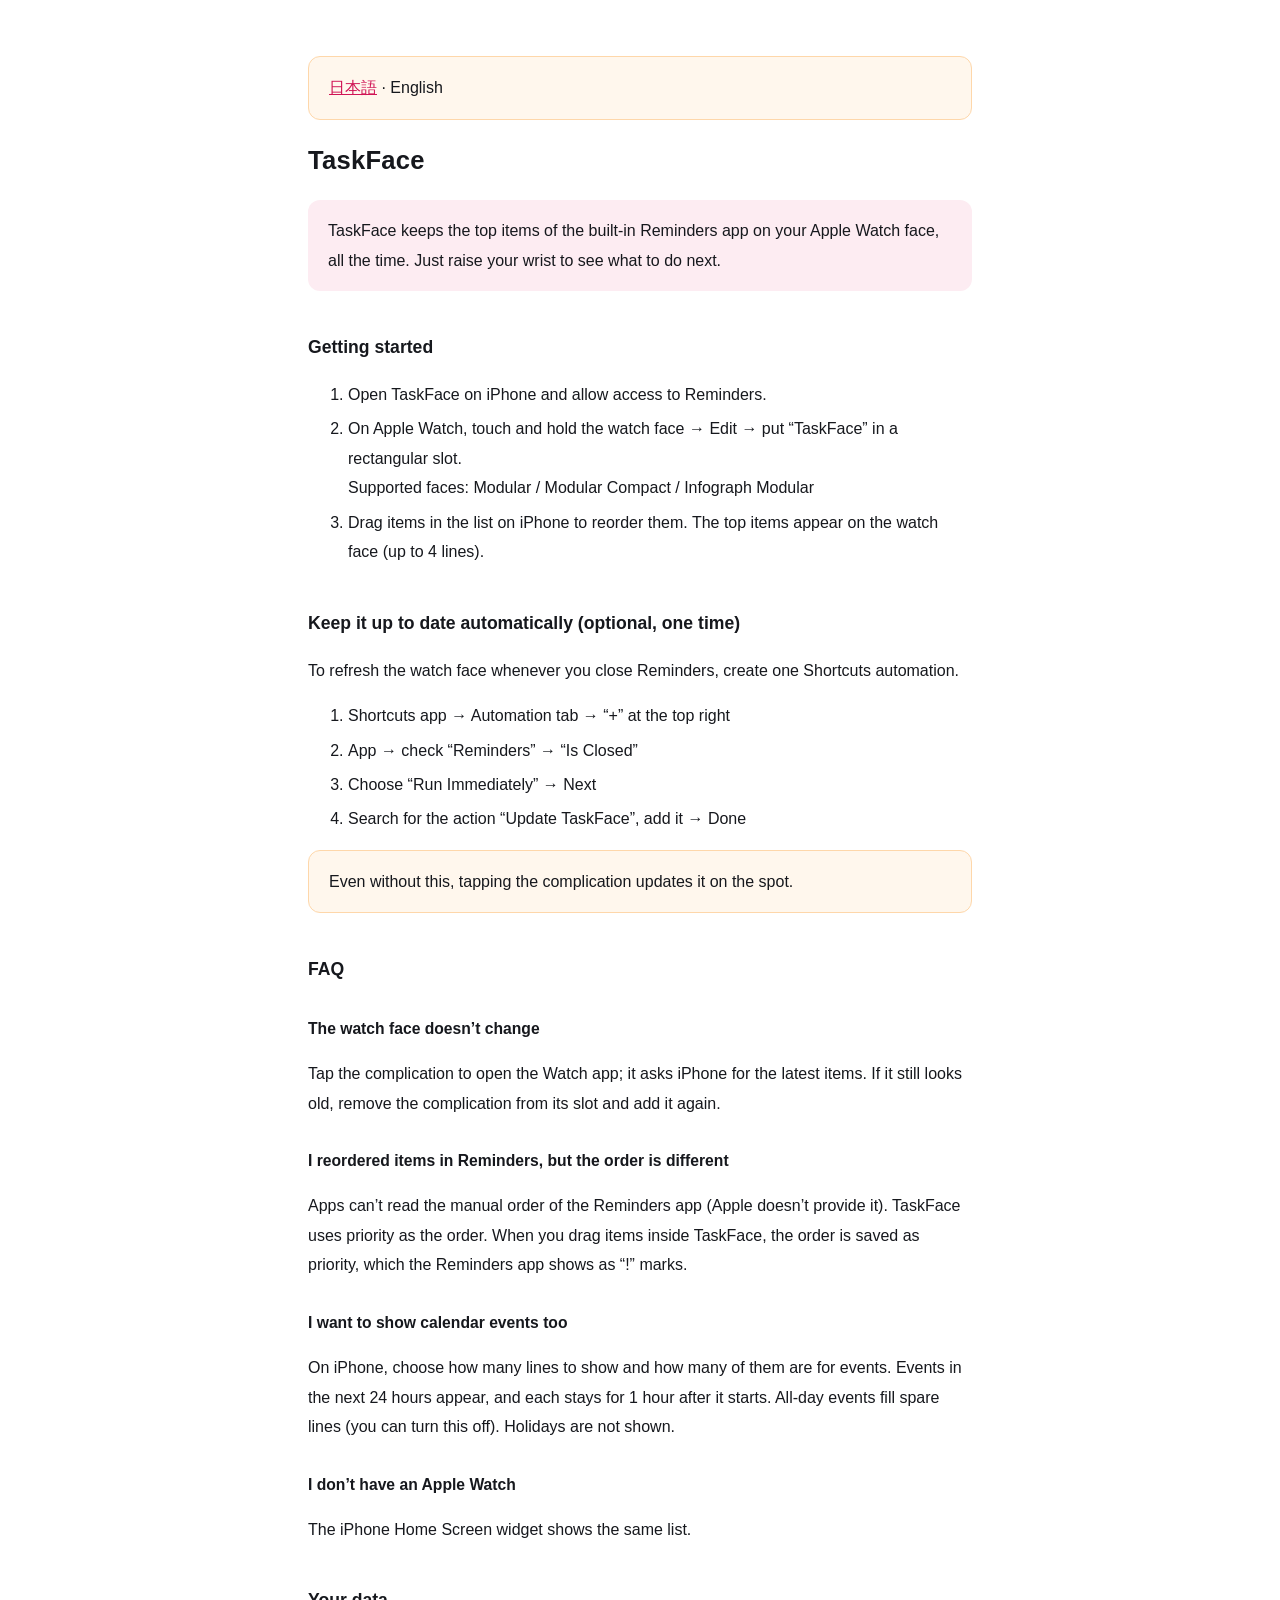
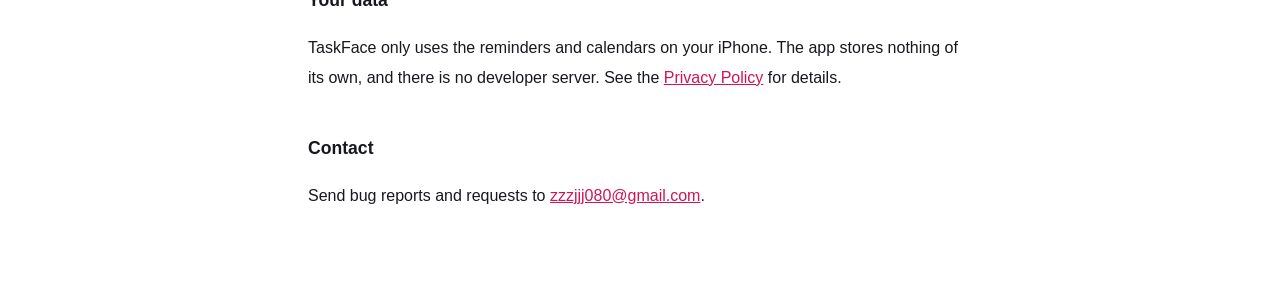
==== docs/en/index.html @ 19c27070 "16言語に対応した（アプリ・ウィジェット・Watch・文字盤・権限の文・Siri） 言語：日・英・中国語（簡体/繁体）・韓・西・仏・独・伊・葡(BR)・露・アラビア・蘭・瑞・土・インドネシア  - 訳" ====
<!doctype html>
<html lang="en">
<head>
<meta charset="utf-8">
<meta name="viewport" content="width=device-width,initial-scale=1">
<title>TaskFace — Support</title>
<link rel="stylesheet" href="../style.css">
</head>
<body>

<p class="note"><a href="../index.html">日本語</a> · English</p>

<h1>TaskFace</h1>
<p class="lead">
  TaskFace keeps the top items of the built-in Reminders app on your Apple Watch face, all the time.
  Just raise your wrist to see what to do next.
</p>

<h2>Getting started</h2>
<ol>
  <li>Open TaskFace on iPhone and allow access to Reminders.</li>
  <li>On Apple Watch, touch and hold the watch face → Edit → put “TaskFace” in a rectangular slot.<br>
      Supported faces: Modular / Modular Compact / Infograph Modular</li>
  <li>Drag items in the list on iPhone to reorder them. The top items appear on the watch face (up to 4 lines).</li>
</ol>

<h2>Keep it up to date automatically (optional, one time)</h2>
<p>To refresh the watch face whenever you close Reminders, create one Shortcuts automation.</p>
<ol>
  <li>Shortcuts app → Automation tab → “+” at the top right</li>
  <li>App → check “Reminders” → “Is Closed”</li>
  <li>Choose “Run Immediately” → Next</li>
  <li>Search for the action “Update TaskFace”, add it → Done</li>
</ol>
<p class="note">Even without this, tapping the complication updates it on the spot.</p>

<h2>FAQ</h2>
<h3>The watch face doesn’t change</h3>
<p>
  Tap the complication to open the Watch app; it asks iPhone for the latest items.
  If it still looks old, remove the complication from its slot and add it again.
</p>
<h3>I reordered items in Reminders, but the order is different</h3>
<p>
  Apps can’t read the manual order of the Reminders app (Apple doesn’t provide it).
  TaskFace uses priority as the order. When you drag items inside TaskFace,
  the order is saved as priority, which the Reminders app shows as “!” marks.
</p>
<h3>I want to show calendar events too</h3>
<p>
  On iPhone, choose how many lines to show and how many of them are for events.
  Events in the next 24 hours appear, and each stays for 1 hour after it starts.
  All-day events fill spare lines (you can turn this off). Holidays are not shown.
</p>
<h3>I don’t have an Apple Watch</h3>
<p>
  The iPhone Home Screen widget shows the same list.
</p>

<h2>Your data</h2>
<p>
  TaskFace only uses the reminders and calendars on your iPhone.
  The app stores nothing of its own, and there is no developer server.
  See the <a href="privacy.html">Privacy Policy</a> for details.
</p>

<h2>Contact</h2>
<p>Send bug reports and requests to <a href="mailto:zzzjjj080@gmail.com">zzzjjj080@gmail.com</a>.</p>

</body>
</html>
---- docs/style.css ----
:root { color-scheme: light dark; }
* { box-sizing: border-box; }
body {
  margin: 0 auto; padding: 2.5rem 1.25rem 5rem; max-width: 44rem;
  font-family: -apple-system, BlinkMacSystemFont, "Hiragino Sans", "Noto Sans JP", sans-serif;
  line-height: 1.85; color: #16181d; background: #ffffff;
  font-size: 16px;
}
@media (prefers-color-scheme: dark) { body { color: #e6e8ec; background: #101216; } }
h1 { font-size: 1.6rem; margin-bottom: .25rem; letter-spacing: .01em; }
h2 { font-size: 1.1rem; margin-top: 2.5rem; }
h3 { font-size: .98rem; margin-top: 1.75rem; }
.updated { color: #6b7280; font-size: .85rem; margin-top: 0; }
@media (prefers-color-scheme: dark) { .updated { color: #8b94a5; } }
a { color: #d01455; }
@media (prefers-color-scheme: dark) { a { color: #ff7ba3; } }
hr { border: none; border-top: 1px solid #e5e7eb; margin: 3rem 0; }
@media (prefers-color-scheme: dark) { hr { border-top-color: #262c36; } }
.lead { background: #fdecf2; padding: 1rem 1.25rem; border-radius: .75rem; }
@media (prefers-color-scheme: dark) { .lead { background: #2a1620; } }
.note { background: #fff7ed; padding: 1rem 1.25rem; border-radius: .75rem; border: 1px solid #fed7aa; }
@media (prefers-color-scheme: dark) { .note { background: #26190f; border-color: #5a3b1c; } }
ul { padding-left: 1.3rem; }
li { margin: .3rem 0; }
code { background: #f1f3f7; padding: .1rem .35rem; border-radius: .3rem; font-size: .9em; }
@media (prefers-color-scheme: dark) { code { background: #1c2028; } }
footer { margin-top: 4rem; font-size: .85rem; color: #6b7280; }
@media (prefers-color-scheme: dark) { footer { color: #8b94a5; } }
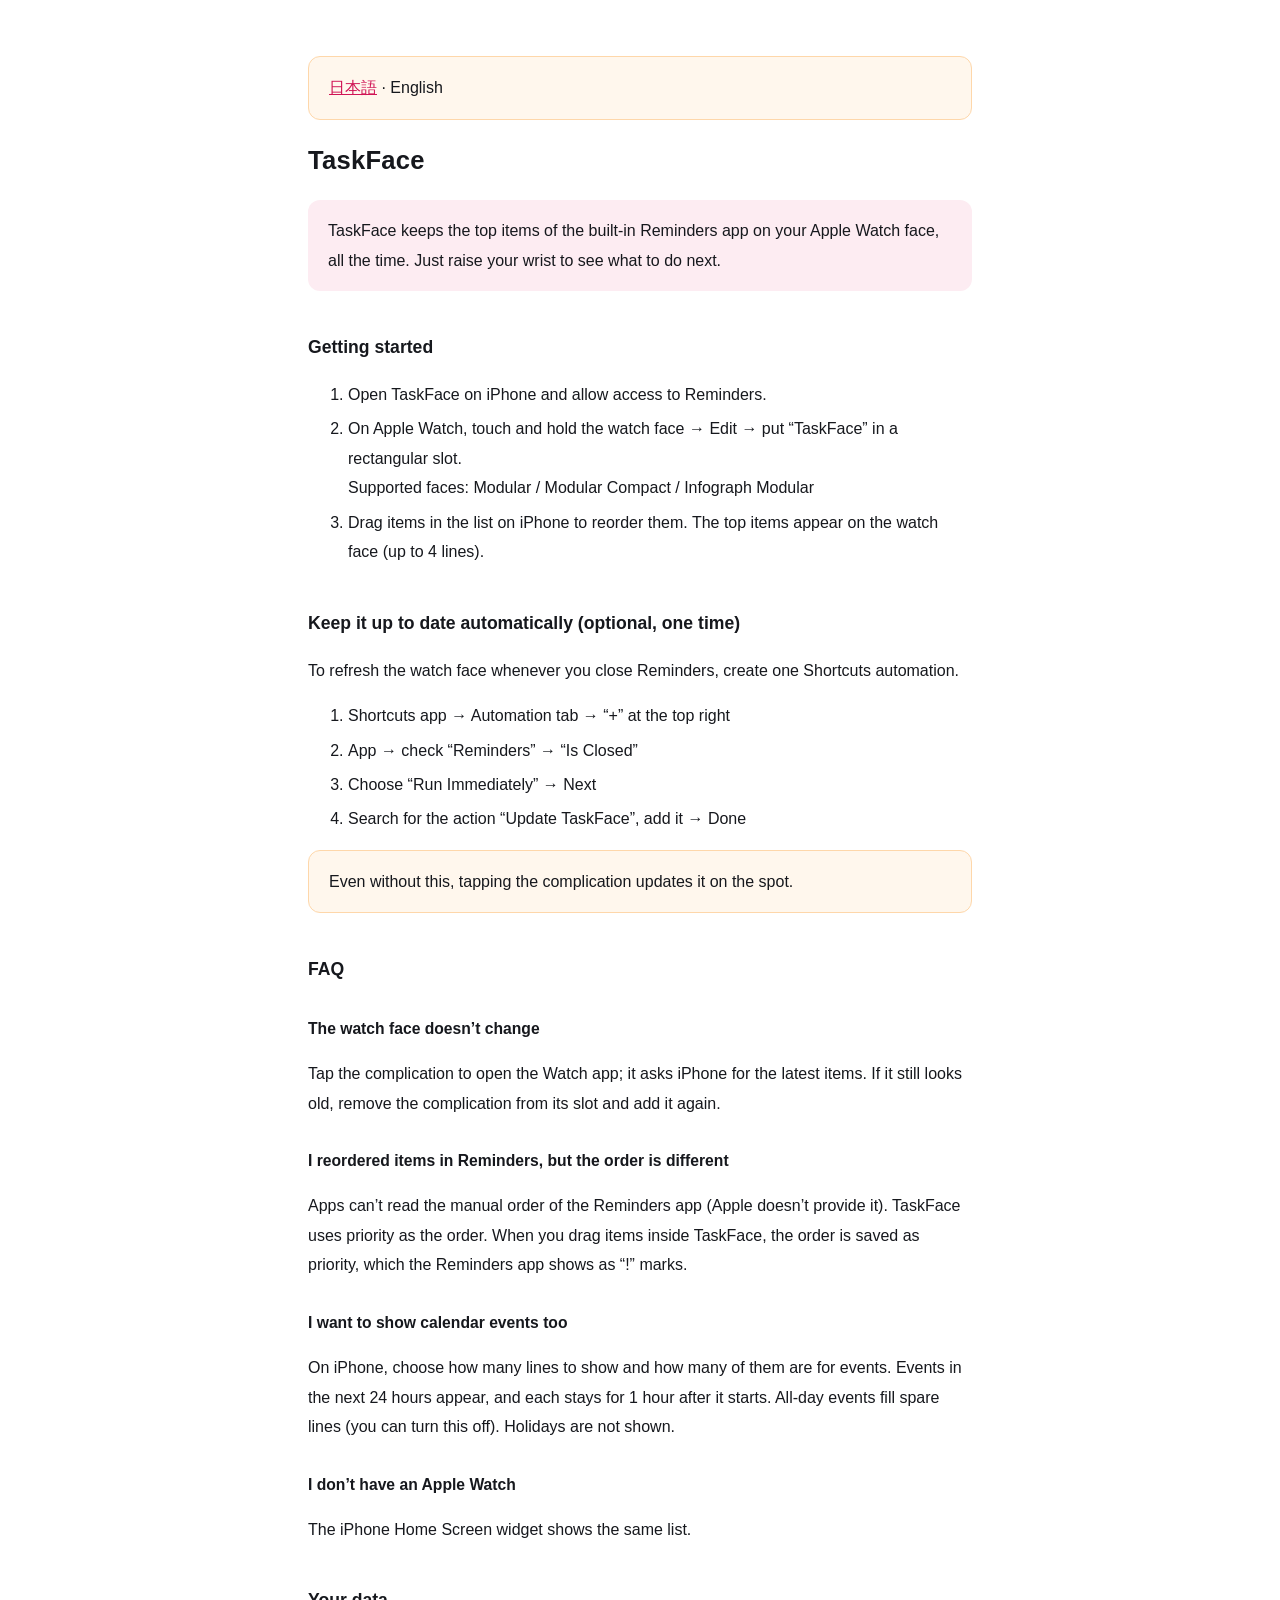
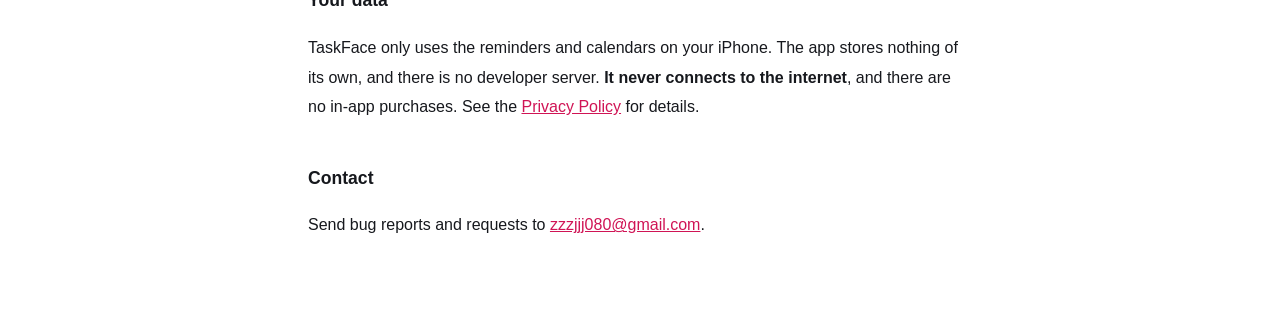
==== commit 67818b9d: "投げ銭をやめ、作者の他のアプリへのリンクにした (1.4) 本人判断（副業にあたる収入の入り口を無くす）。  - TipJar.swift・CoffeeTipView.swift を削除し、iOS/O" ====
--- a/docs/en/index.html
+++ b/docs/en/index.html
@@ -61,6 +61,7 @@
 <p>
   TaskFace only uses the reminders and calendars on your iPhone.
   The app stores nothing of its own, and there is no developer server.
+  <strong>It never connects to the internet</strong>, and there are no in-app purchases.
   See the <a href="privacy.html">Privacy Policy</a> for details.
 </p>
 
